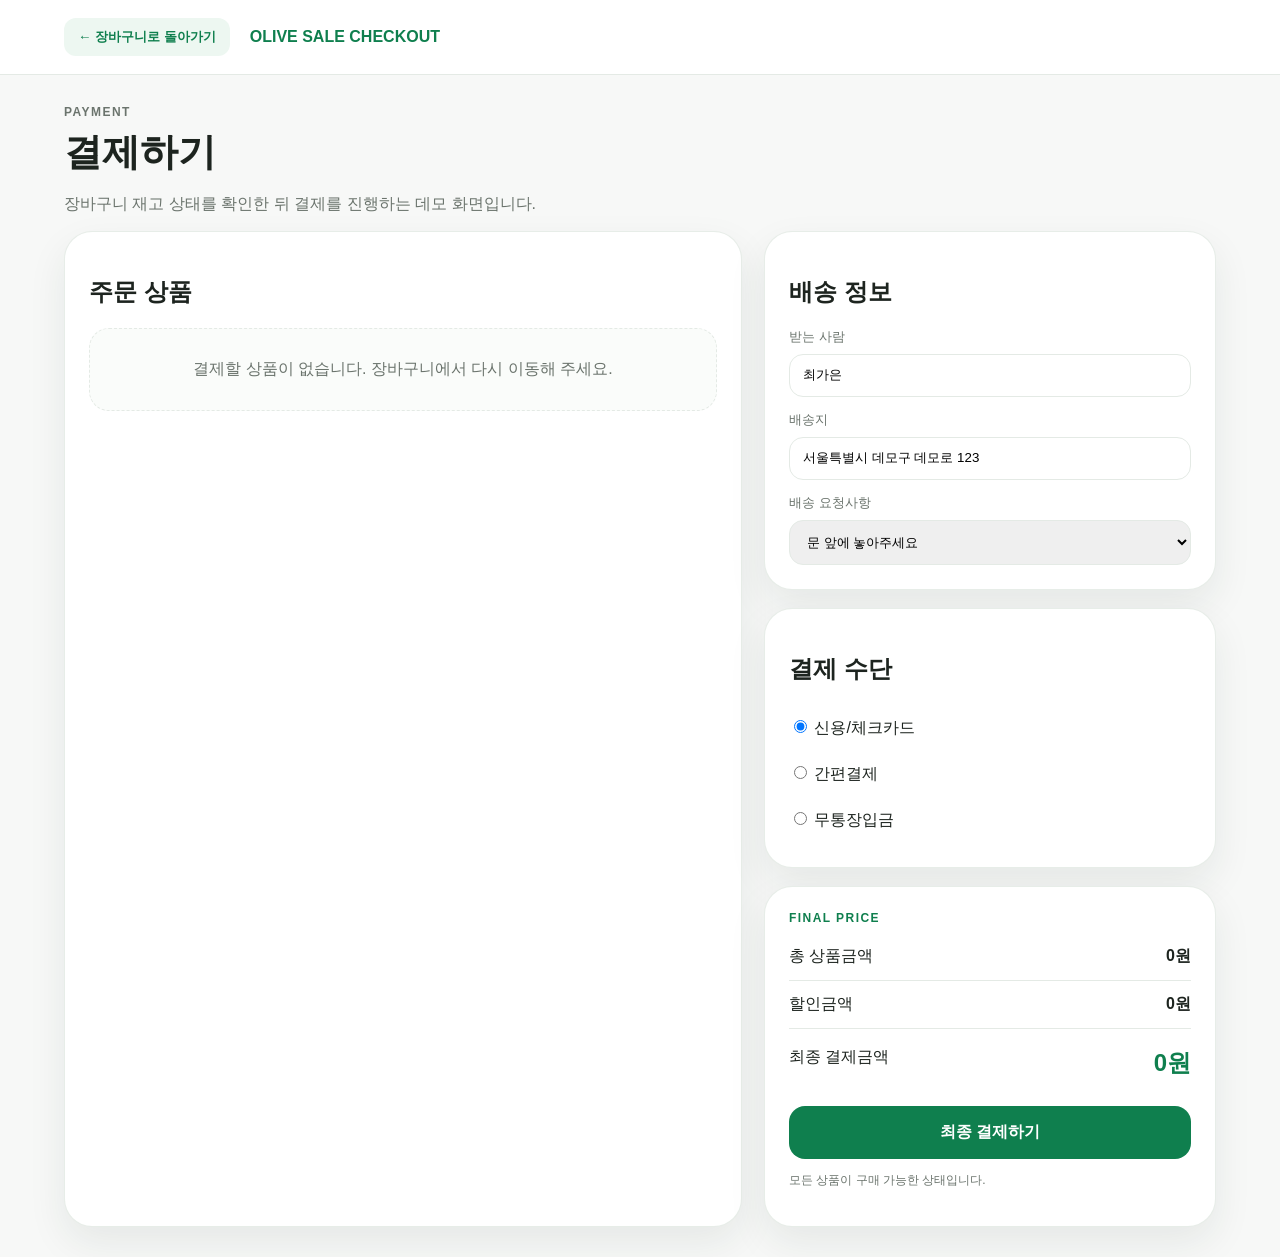
==== checkout.html @ fb1aa06d "Add files via upload" ====
<!DOCTYPE html>
<html lang="ko">
<head>
  <meta charset="UTF-8" />
  <meta name="viewport" content="width=device-width, initial-scale=1.0" />
  <title>결제 화면 · 올영세일 장바구니 품절 알림</title>
  <link rel="stylesheet" href="style.css" />
</head>
<body class="checkout-body">
  <header class="checkout-header">
    <button onclick="history.back()">← 장바구니로 돌아가기</button>
    <strong>OLIVE SALE CHECKOUT</strong>
  </header>

  <main class="checkout-container">
    <section class="checkout-title">
      <p class="kicker">PAYMENT</p>
      <h1>결제하기</h1>
      <p>장바구니 재고 상태를 확인한 뒤 결제를 진행하는 데모 화면입니다.</p>
    </section>

    <section class="checkout-layout">
      <section class="card">
        <h2>주문 상품</h2>
        <div id="checkoutItems" class="checkout-items"></div>
      </section>

      <aside class="checkout-side">
        <section class="card">
          <h2>배송 정보</h2>
          <div class="input-group">
            <label>받는 사람</label>
            <input value="최가은" />
          </div>
          <div class="input-group">
            <label>배송지</label>
            <input value="서울특별시 데모구 데모로 123" />
          </div>
          <div class="input-group">
            <label>배송 요청사항</label>
            <select>
              <option>문 앞에 놓아주세요</option>
              <option>직접 받을게요</option>
              <option>배송 전 연락주세요</option>
            </select>
          </div>
        </section>

        <section class="card">
          <h2>결제 수단</h2>
          <label class="pay-option"><input type="radio" name="pay" checked /> 신용/체크카드</label>
          <label class="pay-option"><input type="radio" name="pay" /> 간편결제</label>
          <label class="pay-option"><input type="radio" name="pay" /> 무통장입금</label>
        </section>

        <section class="card order-card">
          <p class="kicker">FINAL PRICE</p>
          <div class="price-line">
            <span>총 상품금액</span>
            <strong id="checkoutOriginal">0원</strong>
          </div>
          <div class="price-line">
            <span>할인금액</span>
            <strong id="checkoutDiscount">0원</strong>
          </div>
          <div class="price-line total">
            <span>최종 결제금액</span>
            <strong id="checkoutFinal">0원</strong>
          </div>
          <button class="checkout-btn" onclick="completePayment()">최종 결제하기</button>
          <p id="riskWarning" class="checkout-note"></p>
        </section>
      </aside>
    </section>
  </main>

  <div id="paymentModal" class="modal hidden">
    <div class="modal-backdrop"></div>
    <div class="modal-card payment-complete">
      <h2>결제 요청 완료</h2>
      <p>실제 결제는 발생하지 않는 발표용 데모입니다.</p>
      <p>주문 데이터는 사용자 결제 화면 전환 흐름을 보여주기 위해 브라우저에 임시 저장되었습니다.</p>
      <button class="checkout-btn" onclick="location.href='index.html'">장바구니로 돌아가기</button>
    </div>
  </div>

  <script src="checkout.js"></script>
</body>
</html>
---- style.css ----
* {
  box-sizing: border-box;
}

:root {
  --green: #0f7f4e;
  --green-dark: #0d442b;
  --lime: #a4e837;
  --bg: #f6f8f6;
  --text: #1d241f;
  --muted: #6b746d;
  --line: #e4eae5;
  --danger: #e03131;
  --orange: #ff7a00;
  --card: #ffffff;
  --shadow: 0 16px 38px rgba(23, 55, 35, 0.08);
}

body {
  margin: 0;
  font-family: "Pretendard", "Noto Sans KR", Arial, sans-serif;
  background: var(--bg);
  color: var(--text);
}

button,
input,
select {
  font-family: inherit;
}

button {
  cursor: pointer;
}

.sale-strip {
  background: linear-gradient(90deg, var(--green-dark), var(--green), #68bd35);
  color: white;
  padding: 10px 24px;
  text-align: center;
  font-weight: 700;
}

.sale-strip span {
  display: inline-block;
  margin-right: 10px;
  padding: 5px 9px;
  border-radius: 999px;
  background: rgba(255, 255, 255, 0.2);
}

.header {
  position: sticky;
  top: 0;
  z-index: 50;
  background: rgba(255, 255, 255, 0.92);
  backdrop-filter: blur(14px);
  border-bottom: 1px solid var(--line);
  padding: 16px 5%;
  display: grid;
  grid-template-columns: auto 1fr auto;
  gap: 24px;
  align-items: center;
}

.logo-area {
  display: flex;
  gap: 12px;
  align-items: center;
}

.logo-mark {
  width: 44px;
  height: 44px;
  border-radius: 16px;
  background: linear-gradient(135deg, var(--green), var(--lime));
  color: white;
  display: grid;
  place-items: center;
  font-weight: 900;
  font-size: 22px;
}

.logo-area strong {
  display: block;
  color: var(--green);
  font-size: 20px;
  letter-spacing: -0.04em;
}

.logo-area p {
  margin: 2px 0 0;
  color: var(--muted);
  font-size: 12px;
}

.search-bar {
  display: grid;
  grid-template-columns: 1fr auto;
  max-width: 620px;
  width: 100%;
  justify-self: center;
  border: 2px solid var(--green);
  border-radius: 999px;
  overflow: hidden;
  background: white;
}

.search-bar input {
  border: 0;
  outline: 0;
  padding: 13px 18px;
  color: var(--muted);
}

.search-bar button {
  border: 0;
  background: var(--green);
  color: white;
  padding: 0 20px;
  font-weight: 800;
}

.header-menu {
  display: flex;
  gap: 8px;
}

.header-menu button,
.light-btn,
.dark-btn,
.primary,
.secondary {
  border: 0;
  border-radius: 14px;
  font-weight: 800;
  padding: 12px 15px;
}

.header-menu button,
.light-btn {
  background: #edf7f1;
  color: var(--green);
}

.header-menu .cart-btn,
.dark-btn,
.primary,
.checkout-btn {
  background: var(--green);
  color: white;
}

.container {
  width: min(1240px, 90%);
  margin: 26px auto 60px;
}

.hero-banner {
  display: grid;
  grid-template-columns: 1fr 1.1fr;
  gap: 26px;
  min-height: 360px;
  border-radius: 34px;
  overflow: hidden;
  background:
    radial-gradient(circle at right top, rgba(164, 232, 55, 0.35), transparent 35%),
    linear-gradient(135deg, #0d442b, #0f7f4e);
  color: white;
  padding: 44px;
  box-shadow: var(--shadow);
}

.eyebrow,
.kicker {
  margin: 0 0 8px;
  color: var(--green);
  font-size: 12px;
  font-weight: 900;
  letter-spacing: 0.12em;
}

.hero-banner .eyebrow {
  color: #dfffbe;
}

.hero-copy h1 {
  margin: 0 0 18px;
  font-size: clamp(34px, 4vw, 56px);
  line-height: 1.12;
  letter-spacing: -0.06em;
}

.hero-copy p {
  line-height: 1.75;
  color: rgba(255, 255, 255, 0.86);
}

.hero-actions {
  display: flex;
  gap: 12px;
  flex-wrap: wrap;
  margin-top: 24px;
}

.primary,
.secondary {
  padding: 15px 18px;
  font-size: 15px;
}

.secondary {
  background: #15271d;
}

.banner-products {
  display: grid;
  grid-template-columns: 1.1fr 0.8fr;
  grid-template-rows: 1fr 1fr;
  gap: 14px;
}

.banner-product {
  position: relative;
  border: 0;
  border-radius: 28px;
  overflow: hidden;
  min-height: 150px;
  padding: 0;
  color: white;
  background: #111;
  text-align: left;
}

.banner-product.big {
  grid-row: span 2;
}

.banner-product img {
  width: 100%;
  height: 100%;
  object-fit: cover;
  position: absolute;
  inset: 0;
  transition: transform 0.3s;
}

.banner-product:hover img,
.catalog-card:hover img {
  transform: scale(1.05);
}

.banner-product::after {
  content: "";
  position: absolute;
  inset: 0;
  background: linear-gradient(180deg, transparent, rgba(0, 0, 0, 0.62));
}

.banner-product span,
.banner-product strong {
  position: relative;
  z-index: 1;
  display: block;
  margin-left: 20px;
}

.banner-product span {
  margin-top: 20px;
  font-size: 13px;
  font-weight: 800;
  color: #dfffbe;
}

.banner-product strong {
  position: absolute;
  left: 0;
  bottom: 20px;
  right: 20px;
  font-size: 22px;
}

.quick-stats {
  display: grid;
  grid-template-columns: repeat(4, 1fr);
  gap: 16px;
  margin: 22px 0;
}

.quick-stats article {
  background: white;
  border-radius: 22px;
  padding: 20px;
  box-shadow: var(--shadow);
}

.quick-stats span {
  display: block;
  color: var(--muted);
  margin-bottom: 8px;
  font-size: 13px;
}

.quick-stats strong {
  color: var(--green);
  font-size: 30px;
}

.shop-layout {
  display: grid;
  grid-template-columns: 1.45fr 0.85fr;
  gap: 22px;
}

.main-column,
.side-column {
  display: grid;
  gap: 22px;
  align-content: start;
}

.card {
  background: var(--card);
  border-radius: 28px;
  padding: 24px;
  box-shadow: var(--shadow);
  border: 1px solid rgba(228, 234, 229, 0.86);
}

.section-head {
  display: flex;
  justify-content: space-between;
  align-items: flex-start;
  gap: 16px;
  margin-bottom: 18px;
}

.section-head.compact {
  margin-bottom: 12px;
}

.section-head h2,
.order-card h2,
.ops-card h2 {
  margin: 0;
  font-size: 24px;
  letter-spacing: -0.04em;
}

.button-row {
  display: flex;
  gap: 8px;
}

.cart-toolbar {
  display: flex;
  justify-content: space-between;
  gap: 16px;
  margin-bottom: 16px;
  padding: 14px;
  border-radius: 18px;
  background: #f6faf7;
  color: var(--muted);
  font-size: 14px;
}

.cart-list {
  display: grid;
  gap: 14px;
}

.cart-item {
  display: grid;
  grid-template-columns: 30px 116px 1fr auto;
  gap: 16px;
  align-items: center;
  padding: 16px;
  border: 1px solid var(--line);
  border-radius: 24px;
  background: white;
}

.cart-item.risk {
  background: #fff8f8;
  border-color: #ffd0d0;
}

.cart-item.soldout {
  background: #f7f7f7;
  opacity: 0.82;
}

.item-image {
  width: 116px;
  height: 116px;
  border-radius: 20px;
  object-fit: cover;
  background: #f0f0f0;
}

.brand {
  color: var(--muted);
  font-size: 13px;
  margin-bottom: 5px;
}

.item-info h3 {
  margin: 0 0 10px;
  font-size: 18px;
  line-height: 1.42;
}

.badges {
  display: flex;
  flex-wrap: wrap;
  gap: 7px;
  margin-bottom: 10px;
}

.badge {
  padding: 6px 9px;
  border-radius: 999px;
  background: #edf7f1;
  color: var(--green);
  font-size: 12px;
  font-weight: 800;
}

.badge.risk {
  background: #ffe3e3;
  color: var(--danger);
}

.badge.soldout {
  background: #e8e8e8;
  color: #555;
}

.price-row {
  display: flex;
  align-items: baseline;
  gap: 9px;
}

.price-row strong {
  font-size: 20px;
}

.price-row del {
  color: #9aa19c;
}

.item-side {
  text-align: right;
  min-width: 130px;
}

.stock-label {
  color: var(--muted);
  font-size: 12px;
}

.stock-num {
  font-size: 32px;
  font-weight: 900;
  color: var(--green);
}

.stock-num.risk {
  color: var(--danger);
}

.stock-num.soldout {
  color: #444;
}

.detail-btn {
  margin-top: 10px;
  border: 0;
  border-radius: 12px;
  background: #f0f6f2;
  color: var(--green);
  padding: 9px 12px;
  font-weight: 800;
}

.catalog-grid {
  display: grid;
  grid-template-columns: repeat(4, 1fr);
  gap: 16px;
}

.catalog-card {
  border: 1px solid var(--line);
  border-radius: 22px;
  background: #fff;
  overflow: hidden;
  text-align: left;
  padding: 0;
}

.catalog-image-wrap {
  height: 170px;
  overflow: hidden;
  background: #f1f3f1;
}

.catalog-card img {
  width: 100%;
  height: 100%;
  object-fit: cover;
  transition: transform 0.3s;
}

.catalog-info {
  padding: 15px;
}

.catalog-info .brand {
  margin-bottom: 6px;
}

.catalog-info h3 {
  min-height: 44px;
  margin: 0 0 10px;
  font-size: 15px;
  line-height: 1.45;
}

.discount {
  color: var(--danger);
  font-weight: 900;
  margin-left: auto;
}

.hint {
  color: var(--muted);
  font-size: 13px;
}

.price-line {
  display: flex;
  justify-content: space-between;
  padding: 13px 0;
  border-bottom: 1px solid var(--line);
}

.price-line.total {
  border-bottom: 0;
  padding-top: 18px;
}

.price-line.total strong {
  color: var(--green);
  font-size: 24px;
}

.checkout-btn {
  width: 100%;
  border: 0;
  border-radius: 16px;
  padding: 16px;
  margin-top: 14px;
  font-weight: 900;
  font-size: 16px;
}

.checkout-note {
  color: var(--muted);
  font-size: 12px;
  line-height: 1.6;
}

.notification-list {
  display: grid;
  gap: 10px;
  max-height: 390px;
  overflow: auto;
}

.notification-item {
  padding: 14px;
  border: 1px solid var(--line);
  background: #f9fcfa;
  border-radius: 18px;
  line-height: 1.58;
}

.notification-item strong {
  display: block;
  color: var(--green);
  margin-bottom: 5px;
}

.notification-item.restock strong {
  color: var(--orange);
}

.time {
  color: var(--muted);
  font-size: 12px;
  margin-top: 6px;
}

.ops-card ol {
  margin: 14px 0 0;
  padding-left: 20px;
  color: var(--muted);
  line-height: 1.9;
}

.log-card {
  margin-top: 22px;
}

#lastUpdated {
  color: var(--muted);
  font-size: 13px;
}

pre {
  background: #101b14;
  color: #dff5e7;
  border-radius: 18px;
  padding: 18px;
  overflow: auto;
  margin: 0;
  line-height: 1.6;
  max-height: 340px;
}

.empty {
  padding: 30px;
  text-align: center;
  color: var(--muted);
  border: 1px dashed var(--line);
  border-radius: 20px;
  background: #fafcfa;
}

.empty.small {
  padding: 18px;
}

.modal.hidden,
.toast.hidden {
  display: none;
}

.modal {
  position: fixed;
  inset: 0;
  z-index: 100;
}

.modal-backdrop {
  position: absolute;
  inset: 0;
  background: rgba(0, 0, 0, 0.48);
}

.modal-card {
  position: relative;
  width: min(760px, 92vw);
  max-height: 88vh;
  overflow: auto;
  margin: 6vh auto;
  background: white;
  border-radius: 30px;
  padding: 26px;
  box-shadow: 0 24px 80px rgba(0, 0, 0, 0.28);
}

.modal-close {
  position: absolute;
  right: 18px;
  top: 14px;
  border: 0;
  background: #f1f3f1;
  border-radius: 50%;
  width: 36px;
  height: 36px;
  font-size: 22px;
}

.detail-grid {
  display: grid;
  grid-template-columns: 280px 1fr;
  gap: 24px;
}

.detail-grid img {
  width: 100%;
  height: 320px;
  object-fit: cover;
  border-radius: 24px;
}

.detail-info h2 {
  margin: 6px 0 12px;
  font-size: 28px;
}

.detail-desc {
  color: var(--muted);
  line-height: 1.7;
}

.detail-actions {
  display: flex;
  gap: 10px;
  margin-top: 18px;
}

.toast {
  position: fixed;
  right: 26px;
  bottom: 26px;
  z-index: 200;
  background: #142318;
  color: white;
  border-radius: 16px;
  padding: 14px 18px;
  box-shadow: var(--shadow);
}

.checkout-body {
  background: #f7f8f7;
}

.checkout-header {
  background: white;
  border-bottom: 1px solid var(--line);
  padding: 18px 5%;
  display: flex;
  align-items: center;
  gap: 20px;
}

.checkout-header button {
  border: 0;
  background: #edf7f1;
  color: var(--green);
  padding: 10px 14px;
  border-radius: 12px;
  font-weight: 800;
}

.checkout-header strong {
  color: var(--green);
}

.checkout-container {
  width: min(1160px, 90%);
  margin: 30px auto;
}

.checkout-title h1 {
  margin: 0 0 8px;
  font-size: 38px;
}

.checkout-title p {
  color: var(--muted);
}

.checkout-layout {
  display: grid;
  grid-template-columns: 1.2fr 0.8fr;
  gap: 22px;
}

.checkout-side {
  display: grid;
  gap: 18px;
  align-content: start;
}

.checkout-items {
  display: grid;
  gap: 14px;
  margin-top: 18px;
}

.checkout-item {
  display: grid;
  grid-template-columns: 80px 1fr auto;
  gap: 14px;
  align-items: center;
  border: 1px solid var(--line);
  border-radius: 20px;
  padding: 14px;
}

.checkout-item img {
  width: 80px;
  height: 80px;
  border-radius: 16px;
  object-fit: cover;
}

.input-group {
  display: grid;
  gap: 8px;
  margin-top: 14px;
}

.input-group label {
  color: var(--muted);
  font-size: 13px;
}

.input-group input,
.input-group select {
  border: 1px solid var(--line);
  border-radius: 14px;
  padding: 13px;
}

.pay-option {
  display: block;
  padding: 12px 0;
  color: var(--text);
}

.payment-complete {
  text-align: center;
  max-width: 480px;
}

@media (max-width: 1050px) {
  .header,
  .hero-banner,
  .shop-layout,
  .checkout-layout {
    grid-template-columns: 1fr;
  }

  .search-bar {
    max-width: none;
  }

  .quick-stats,
  .catalog-grid {
    grid-template-columns: repeat(2, 1fr);
  }

  .cart-item {
    grid-template-columns: 30px 96px 1fr;
  }

  .item-side {
    grid-column: 2 / -1;
    text-align: left;
  }

  .banner-products {
    grid-template-columns: 1fr;
    grid-template-rows: none;
  }

  .banner-product.big {
    grid-row: auto;
  }

  .detail-grid {
    grid-template-columns: 1fr;
  }
}

@media (max-width: 640px) {
  .container,
  .checkout-container {
    width: 92%;
  }

  .header-menu,
  .hero-actions,
  .button-row,
  .detail-actions {
    flex-direction: column;
    display: flex;
  }

  .quick-stats,
  .catalog-grid {
    grid-template-columns: 1fr;
  }

  .cart-item {
    grid-template-columns: 1fr;
  }

  .item-image {
    width: 100%;
    height: 190px;
  }
}
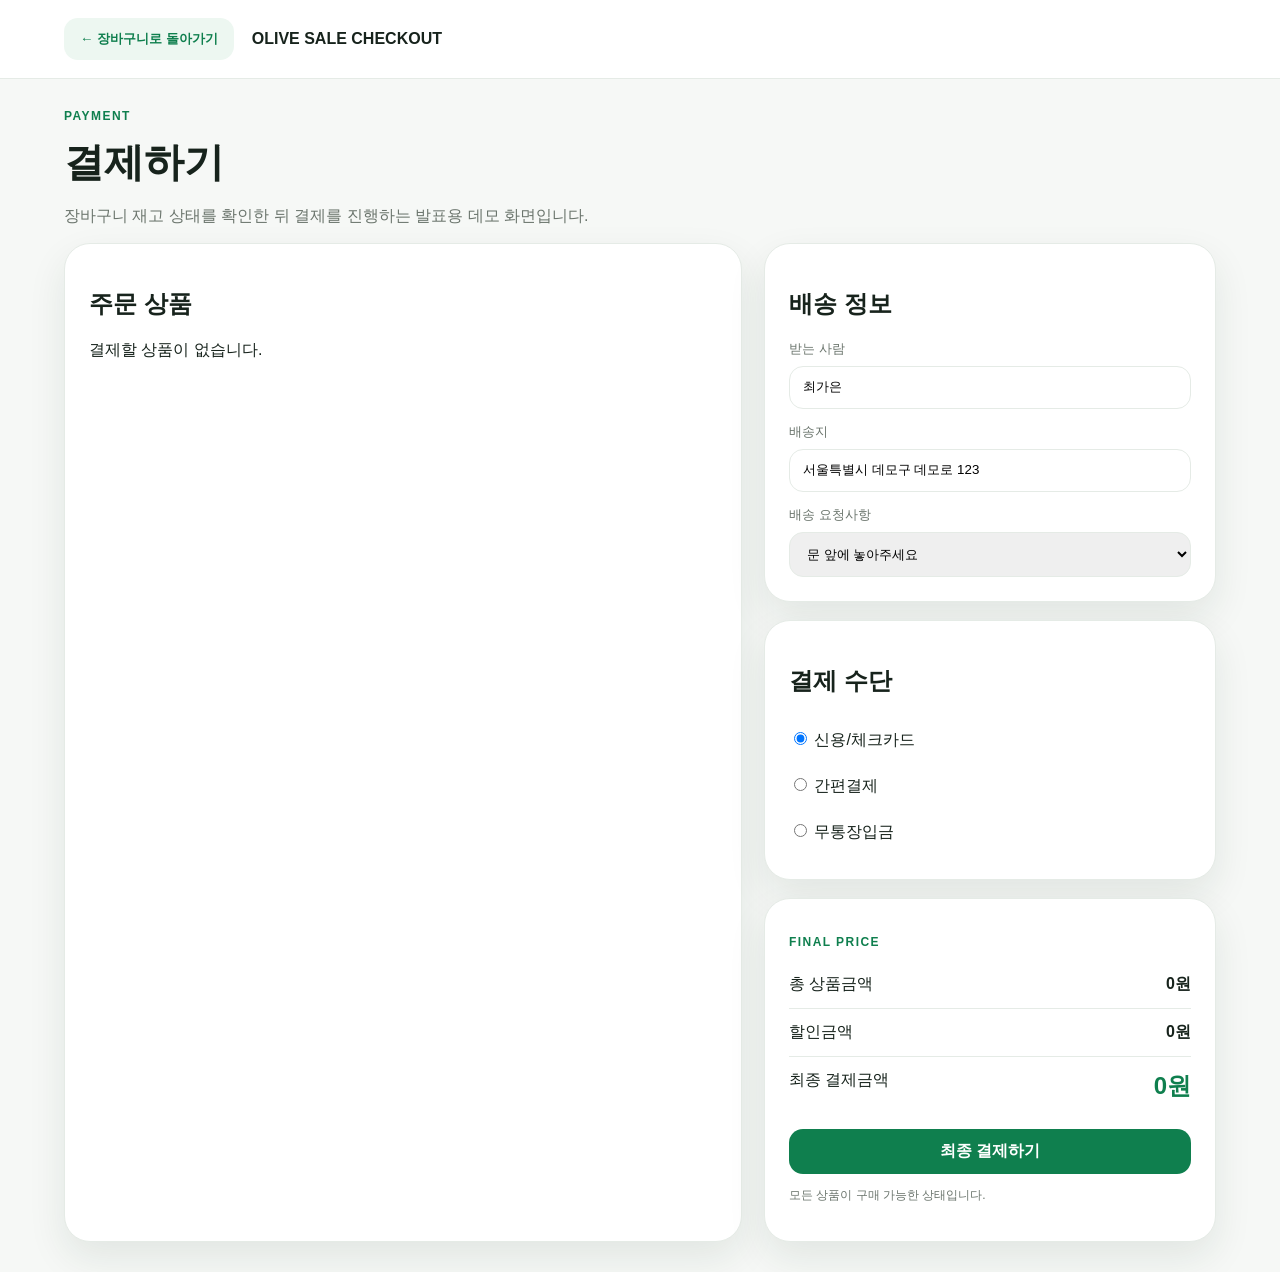
==== commit d1a675e1: "Add files via upload" ====
--- a/checkout.html
+++ b/checkout.html
@@ -3,87 +3,43 @@
 <head>
   <meta charset="UTF-8" />
   <meta name="viewport" content="width=device-width, initial-scale=1.0" />
-  <title>결제 화면 · 올영세일 장바구니 품절 알림</title>
-  <link rel="stylesheet" href="style.css" />
+  <title>결제 화면</title>
+  <style>
+    *{box-sizing:border-box} body{margin:0;font-family:"Pretendard","Noto Sans KR",Arial,sans-serif;background:#f6f8f6;color:#17231c}
+    .header{background:#fff;border-bottom:1px solid #e5ebe6;padding:18px 5%;display:flex;gap:18px;align-items:center}
+    button{font-family:inherit;cursor:pointer;border:0;border-radius:14px;padding:12px 16px;font-weight:900}
+    .back{background:#edf7f1;color:#0f7f4e}.container{width:min(1160px,90%);margin:30px auto}.kicker{color:#0f7f4e;font-size:12px;font-weight:900;letter-spacing:.12em}
+    h1{font-size:40px;margin:0 0 8px}.desc{color:#6b756d}.layout{display:grid;grid-template-columns:1.2fr .8fr;gap:22px}
+    .side{display:grid;gap:18px;align-content:start}.card{background:white;border-radius:26px;padding:24px;box-shadow:0 16px 38px rgba(23,55,35,.09);border:1px solid #e5ebe6}
+    .items{display:grid;gap:14px;margin-top:16px}.item{display:grid;grid-template-columns:82px 1fr auto;gap:14px;align-items:center;border:1px solid #e5ebe6;border-radius:20px;padding:14px}
+    .item img{width:82px;height:82px;border-radius:16px;object-fit:cover}.brand{color:#6b756d;font-size:13px}.badges{display:flex;gap:7px;margin-top:8px;flex-wrap:wrap}.badge{padding:6px 9px;border-radius:999px;background:#edf7f1;color:#0f7f4e;font-size:12px;font-weight:900}.risk{background:#ffe3e3;color:#e03131}.soldout{background:#e7e7e7;color:#555}
+    .input{display:grid;gap:8px;margin-top:14px}.input label{color:#6b756d;font-size:13px}.input input,.input select{border:1px solid #e5ebe6;border-radius:14px;padding:13px}
+    .pay{display:block;padding:12px 0}.price-line{display:flex;justify-content:space-between;padding:13px 0;border-bottom:1px solid #e5ebe6}.price-line.total{border:0}.price-line.total strong{font-size:24px;color:#0f7f4e}
+    .checkout{width:100%;background:#0f7f4e;color:#fff;margin-top:14px;font-size:16px}.note{color:#6b756d;font-size:12px;line-height:1.6}.modal.hidden{display:none}.modal{position:fixed;inset:0;background:rgba(0,0,0,.48);display:grid;place-items:center}.modal-card{width:min(460px,90vw);background:#fff;border-radius:28px;padding:28px;text-align:center}
+    @media(max-width:900px){.layout{grid-template-columns:1fr}.item{grid-template-columns:1fr}.item img{width:100%;height:180px}}
+  </style>
 </head>
-<body class="checkout-body">
-  <header class="checkout-header">
-    <button onclick="history.back()">← 장바구니로 돌아가기</button>
-    <strong>OLIVE SALE CHECKOUT</strong>
-  </header>
-
-  <main class="checkout-container">
-    <section class="checkout-title">
-      <p class="kicker">PAYMENT</p>
-      <h1>결제하기</h1>
-      <p>장바구니 재고 상태를 확인한 뒤 결제를 진행하는 데모 화면입니다.</p>
-    </section>
-
-    <section class="checkout-layout">
-      <section class="card">
-        <h2>주문 상품</h2>
-        <div id="checkoutItems" class="checkout-items"></div>
-      </section>
-
-      <aside class="checkout-side">
-        <section class="card">
-          <h2>배송 정보</h2>
-          <div class="input-group">
-            <label>받는 사람</label>
-            <input value="최가은" />
-          </div>
-          <div class="input-group">
-            <label>배송지</label>
-            <input value="서울특별시 데모구 데모로 123" />
-          </div>
-          <div class="input-group">
-            <label>배송 요청사항</label>
-            <select>
-              <option>문 앞에 놓아주세요</option>
-              <option>직접 받을게요</option>
-              <option>배송 전 연락주세요</option>
-            </select>
-          </div>
-        </section>
-
-        <section class="card">
-          <h2>결제 수단</h2>
-          <label class="pay-option"><input type="radio" name="pay" checked /> 신용/체크카드</label>
-          <label class="pay-option"><input type="radio" name="pay" /> 간편결제</label>
-          <label class="pay-option"><input type="radio" name="pay" /> 무통장입금</label>
-        </section>
-
-        <section class="card order-card">
-          <p class="kicker">FINAL PRICE</p>
-          <div class="price-line">
-            <span>총 상품금액</span>
-            <strong id="checkoutOriginal">0원</strong>
-          </div>
-          <div class="price-line">
-            <span>할인금액</span>
-            <strong id="checkoutDiscount">0원</strong>
-          </div>
-          <div class="price-line total">
-            <span>최종 결제금액</span>
-            <strong id="checkoutFinal">0원</strong>
-          </div>
-          <button class="checkout-btn" onclick="completePayment()">최종 결제하기</button>
-          <p id="riskWarning" class="checkout-note"></p>
-        </section>
+<body>
+  <header class="header"><button class="back" onclick="history.back()">← 장바구니로 돌아가기</button><strong>OLIVE SALE CHECKOUT</strong></header>
+  <main class="container">
+    <section><p class="kicker">PAYMENT</p><h1>결제하기</h1><p class="desc">장바구니 재고 상태를 확인한 뒤 결제를 진행하는 발표용 데모 화면입니다.</p></section>
+    <section class="layout">
+      <section class="card"><h2>주문 상품</h2><div id="checkoutItems" class="items"></div></section>
+      <aside class="side">
+        <section class="card"><h2>배송 정보</h2><div class="input"><label>받는 사람</label><input value="최가은" /></div><div class="input"><label>배송지</label><input value="서울특별시 데모구 데모로 123" /></div><div class="input"><label>배송 요청사항</label><select><option>문 앞에 놓아주세요</option><option>배송 전 연락주세요</option></select></div></section>
+        <section class="card"><h2>결제 수단</h2><label class="pay"><input type="radio" name="pay" checked /> 신용/체크카드</label><label class="pay"><input type="radio" name="pay" /> 간편결제</label><label class="pay"><input type="radio" name="pay" /> 무통장입금</label></section>
+        <section class="card"><p class="kicker">FINAL PRICE</p><div class="price-line"><span>총 상품금액</span><strong id="checkoutOriginal">0원</strong></div><div class="price-line"><span>할인금액</span><strong id="checkoutDiscount">0원</strong></div><div class="price-line total"><span>최종 결제금액</span><strong id="checkoutFinal">0원</strong></div><button class="checkout" onclick="completePayment()">최종 결제하기</button><p id="riskWarning" class="note"></p></section>
       </aside>
     </section>
   </main>
-
-  <div id="paymentModal" class="modal hidden">
-    <div class="modal-backdrop"></div>
-    <div class="modal-card payment-complete">
-      <h2>결제 요청 완료</h2>
-      <p>실제 결제는 발생하지 않는 발표용 데모입니다.</p>
-      <p>주문 데이터는 사용자 결제 화면 전환 흐름을 보여주기 위해 브라우저에 임시 저장되었습니다.</p>
-      <button class="checkout-btn" onclick="location.href='index.html'">장바구니로 돌아가기</button>
-    </div>
-  </div>
-
-  <script src="checkout.js"></script>
+  <div id="paymentModal" class="modal hidden"><div class="modal-card"><h2>결제 요청 완료</h2><p>실제 결제는 발생하지 않는 발표용 데모입니다.</p><button class="checkout" onclick="location.href='index.html'">장바구니로 돌아가기</button></div></div>
+  <script>
+    function formatPrice(v){return `${Number(v||0).toLocaleString("ko-KR")}원`}
+    const items=JSON.parse(sessionStorage.getItem("checkoutItems")||"[]"); const box=document.getElementById("checkoutItems"); let total=0, original=0, risk=0, sold=0;
+    if(!items.length){box.innerHTML='<div>결제할 상품이 없습니다.</div>'}else{box.innerHTML="";items.forEach(item=>{const s=Number(item.stock_qty); if(s<=0)sold++; else if(s<10)risk++; if(s>0){total+=Number(item.price||0)*Number(item.quantity||1); original+=Number(item.originalPrice||0)*Number(item.quantity||1)} const div=document.createElement("div"); div.className="item"; div.innerHTML=`<img src="${item.image}" alt="${item.name}" /><div><div class="brand">${item.brand}</div><strong>${item.product_name||item.name}</strong><div class="badges"><span class="badge">${item.category}</span><span class="badge ${s<=0?"soldout":s<10?"risk":""}">${s<=0?"품절 제외":s<10?"품절 위험":"구매 가능"}</span></div></div><strong>${s<=0?"품절":formatPrice(item.price)}</strong>`; box.appendChild(div)})}
+    document.getElementById("checkoutOriginal").textContent=formatPrice(original); document.getElementById("checkoutDiscount").textContent=formatPrice(original-total); document.getElementById("checkoutFinal").textContent=formatPrice(total);
+    document.getElementById("riskWarning").textContent=sold>0?`품절 상품 ${sold}개는 결제 금액에서 제외되었습니다.`:risk>0?`품절 위험 상품 ${risk}개가 포함되어 있습니다. 결제 전 재고 확인을 권장합니다.`:"모든 상품이 구매 가능한 상태입니다.";
+    function completePayment(){document.getElementById("paymentModal").classList.remove("hidden")}
+  </script>
 </body>
-</html>
+</html>
